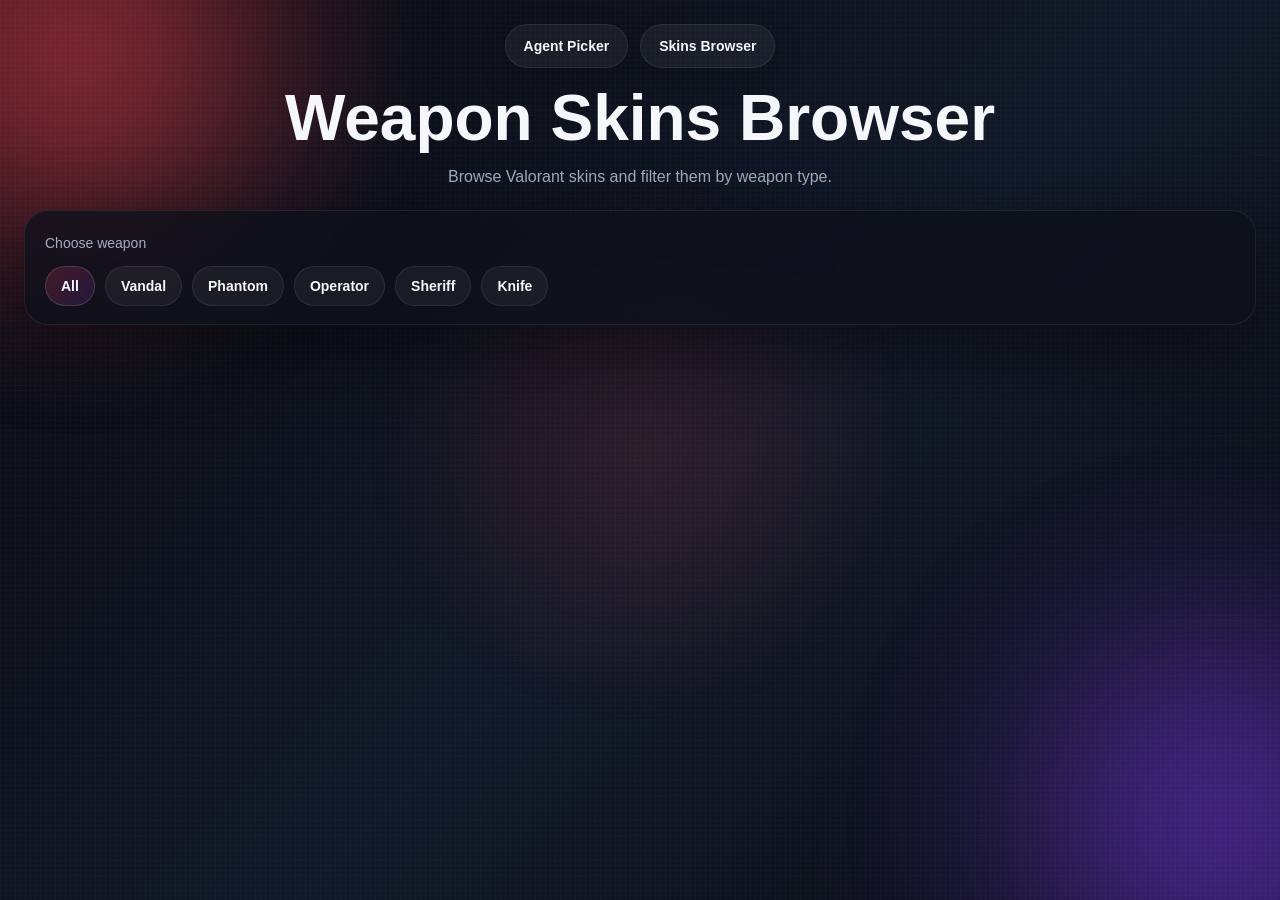
==== skins.html @ 55d2cbdf "Added skins page" ====
<!doctype html>
<html lang="en" data-theme="dark">
  <head>
    <meta charset="UTF-8" />
    <meta name="viewport" content="width=device-width, initial-scale=1.0" />
    <title>Valorant Skins Browser</title>
    <link rel="stylesheet" href="style.css" />
  </head>
  <body>
    <div class="bg-orb orb-1"></div>
    <div class="bg-orb orb-2"></div>
    <div class="grid-noise"></div>

    <main class="app-shell">
      <header class="hero">
<div class="hero-topline">
  <a href="index.html" class="nav-btn">Agent Picker</a>
  <a href="skins.html" class="nav-btn">Skins Browser</a>
</div>
        </div>

        <h1>Weapon Skins Browser</h1>
        <p class="hero-text">
          Browse Valorant skins and filter them by weapon type.
        </p>
      </header>

      <section class="panel filter-panel">
        <p class="filter-title">Choose weapon</p>

<div class="role-filters">
<button class="filter-button active" data-weapon="all">All</button>
<button class="filter-button" data-weapon="Vandal">Vandal</button>
<button class="filter-button" data-weapon="Phantom">Phantom</button>
<button class="filter-button" data-weapon="Operator">Operator</button>
<button class="filter-button" data-weapon="Sheriff">Sheriff</button>
<button class="filter-button" data-weapon="Melee">Knife</button>
</div>
      </section>

      <section class="skins-grid" id="skinsGrid"></section>
    </main>

    <script src="skins.js"></script>
  </body>
</html>
---- style.css ----
* {
  box-sizing: border-box;
  margin: 0;
  padding: 0;
}

:root {
  --bg-1: #06090f;
  --bg-2: #111827;
  --panel: rgba(12, 17, 27, 0.76);
  --panel-2: rgba(18, 26, 39, 0.82);
  --border: rgba(255, 255, 255, 0.08);
  --text: #f5f7fb;
  --muted: #a3aec4;
  --accent: #ff4655;
  --accent-2: #7c3aed;
  --success: #2dd4bf;
  --warning: #f59e0b;
  --shadow: 0 24px 80px rgba(0, 0, 0, 0.45);
  --card-glow: rgba(255, 70, 85, 0.14);
  --bg-agent: rgba(255, 70, 85, 0.12);
}

html,
body {
  min-height: 100%;
}

body {
  font-family: Arial, Helvetica, sans-serif;
  color: var(--text);
  background:
    radial-gradient(
      circle at top left,
      rgba(255, 70, 85, 0.12),
      transparent 28%
    ),
    radial-gradient(
      circle at bottom right,
      rgba(124, 58, 237, 0.16),
      transparent 30%
    ),
    linear-gradient(135deg, var(--bg-1), var(--bg-2) 55%, #090d14);
  padding: 24px;
  overflow-x: hidden;
  position: relative;
  transition: background 0.5s ease;
}

body::before {
  content: "";
  position: fixed;
  inset: 0;
  background: radial-gradient(
    circle at center,
    var(--bg-agent),
    transparent 35%
  );
  pointer-events: none;
  opacity: 1;
  transition: background 0.45s ease;
}

html[data-theme="neon"] {
  --bg-1: #040711;
  --bg-2: #091125;
  --accent: #00eaff;
  --accent-2: #9b5cff;
  --card-glow: rgba(0, 234, 255, 0.14);
  --bg-agent: rgba(0, 234, 255, 0.1);
}

html[data-theme="valorant-red"] {
  --bg-1: #12070b;
  --bg-2: #201015;
  --accent: #ff4655;
  --accent-2: #ff7a84;
  --card-glow: rgba(255, 70, 85, 0.18);
  --bg-agent: rgba(255, 70, 85, 0.16);
}

.loading-screen {
  position: fixed;
  inset: 0;
  background: rgba(4, 7, 12, 0.94);
  display: flex;
  justify-content: center;
  align-items: center;
  z-index: 1000;
  transition: 0.45s ease;
}

.loading-screen.hidden {
  opacity: 0;
  visibility: hidden;
}

.loading-box {
  text-align: center;
  padding: 28px;
}

.loading-kicker {
  color: var(--accent);
  letter-spacing: 0.16em;
  text-transform: uppercase;
  font-size: 13px;
  margin-bottom: 12px;
}

.loading-box h2 {
  font-size: clamp(28px, 4vw, 42px);
}

.bg-orb {
  position: fixed;
  width: 360px;
  height: 360px;
  border-radius: 50%;
  filter: blur(100px);
  pointer-events: none;
  opacity: 0.45;
  animation: floatGlow 8s ease-in-out infinite;
}

.orb-1 {
  background: var(--accent);
  top: -120px;
  left: -100px;
}

.orb-2 {
  background: var(--accent-2);
  right: -120px;
  bottom: -100px;
  animation-delay: 1.2s;
}

.grid-noise {
  position: fixed;
  inset: 0;
  pointer-events: none;
  opacity: 0.04;
  background-image:
    linear-gradient(rgba(255, 255, 255, 0.55) 1px, transparent 1px),
    linear-gradient(90deg, rgba(255, 255, 255, 0.55) 1px, transparent 1px);
  background-size: 5px 5px;
}

#particles {
  position: fixed;
  inset: 0;
  pointer-events: none;
  overflow: hidden;
  z-index: 2;
}

.particle {
  position: absolute;
  width: 8px;
  height: 8px;
  border-radius: 999px;
  background: white;
  box-shadow: 0 0 12px currentColor;
  animation: particleBurst 0.8s ease forwards;
}

.app-shell {
  position: relative;
  z-index: 3;
  width: min(1320px, 100%);
  margin: 0 auto;
}

.hero {
  text-align: center;
  margin-bottom: 20px;
  animation: fadeUp 0.7s ease;
}

.eyebrow {
  display: inline-flex;
  padding: 8px 14px;
  border-radius: 999px;
  background: rgba(255, 255, 255, 0.06);
  border: 1px solid var(--border);
  color: var(--accent);
  letter-spacing: 0.08em;
  text-transform: uppercase;
  font-size: 13px;
  font-weight: 700;
  margin-bottom: 16px;
}

.hero h1 {
  font-size: clamp(36px, 6vw, 64px);
  line-height: 1.02;
  margin-bottom: 12px;
}

.hero-text {
  max-width: 760px;
  margin: 0 auto;
  color: var(--muted);
  line-height: 1.7;
  font-size: 16px;
}

.panel {
  background: var(--panel);
  border: 1px solid var(--border);
  backdrop-filter: blur(14px);
  box-shadow: var(--shadow);
  border-radius: 24px;
  transition: all 0.35s ease;
}

.top-panel,
.settings-panel,
.filter-panel,
.help-panel {
  padding: 16px;
  margin-bottom: 16px;
}

.top-panel {
  display: flex;
  justify-content: space-between;
  gap: 14px;
  flex-wrap: wrap;
}

.mode-switch,
.toolbar,
.role-filters {
  display: flex;
  gap: 10px;
  flex-wrap: wrap;
}

.role-filters {
  margin-top: 15px;
}

.mode-btn,
.toolbar-btn,
.secondary-btn,
.spin-btn {
  border: 1px solid var(--border);
  background: rgba(255, 255, 255, 0.05);
  color: var(--text);
  cursor: pointer;
  transition: all 0.25s ease;
}

.mode-btn:hover,
.toolbar-btn:hover,
.secondary-btn:hover,
.spin-btn:hover,
.favorite-btn:hover {
  transform: translateY(-2px);
}

.mode-btn {
  border-radius: 14px;
  padding: 12px 15px;
  font-weight: 700;
}

.mode-btn.active {
  background: linear-gradient(
    135deg,
    rgba(255, 255, 255, 0.08),
    var(--card-glow)
  );
  border-color: rgba(255, 255, 255, 0.16);
}

.mode-btn.troll {
  background: linear-gradient(
    135deg,
    rgba(124, 58, 237, 0.18),
    rgba(255, 70, 85, 0.14)
  );
}

.toolbar-btn {
  padding: 12px 15px;
  border-radius: 14px;
  font-weight: 700;
}

.toolbar-btn.small {
  padding: 10px 12px;
  font-size: 13px;
}

.settings-grid {
  display: grid;
  grid-template-columns: repeat(2, minmax(0, 1fr));
  gap: 14px;
}

.setting-group {
  display: flex;
  flex-direction: column;
  gap: 8px;
}

.setting-group label,
.filter-title {
  color: var(--muted);
  font-size: 14px;
}

.select-control {
  background: rgba(255, 255, 255, 0.06);
  color: var(--text);
  border: 1px solid var(--border);
  border-radius: 14px;
  padding: 12px 14px;
  outline: none;
}

.filter-chip {
  position: relative;
  cursor: pointer;
}

.filter-chip input {
  position: absolute;
  opacity: 0;
}

.filter-chip span {
  display: inline-flex;
  align-items: center;
  padding: 11px 15px;
  border-radius: 999px;
  background: rgba(255, 255, 255, 0.05);
  border: 1px solid var(--border);
  transition: all 0.25s ease;
}

.filter-chip.active span {
  background: linear-gradient(
    135deg,
    var(--card-glow),
    rgba(255, 255, 255, 0.07)
  );
  box-shadow: 0 10px 30px var(--card-glow);
}

.filter-panel {
  padding: 24px 20px 18px;
}

.favorites-panel {
  padding-top: 6px;
}

.favorites-list {
  margin-top: 21px;
}

.panel-header,
.favorites-list,
.history-list {
  padding-left: 18px;
  padding-right: 18px;
}

.picker-area {
  margin-bottom: 16px;
}

.picker-grid {
  display: grid;
  gap: 16px;
  margin-bottom: 16px;
}

.picker-grid.solo-mode {
  grid-template-columns: 1fr;
}

.picker-grid.duo-mode {
  grid-template-columns: repeat(2, minmax(0, 1fr));
}

.picker-grid.team-mode,
.picker-grid.balanced-mode,
.picker-grid.troll-mode {
  grid-template-columns: repeat(2, minmax(0, 1fr));
}

.picker-grid.team-mode .agent-card:first-child,
.picker-grid.balanced-mode .agent-card:first-child,
.picker-grid.troll-mode .agent-card:first-child {
  grid-column: span 2;
}

.agent-card {
  position: relative;
  overflow: hidden;
  min-height: 520px;
  border-radius: 28px;
  background:
    linear-gradient(
      180deg,
      rgba(255, 255, 255, 0.05),
      rgba(255, 255, 255, 0.015)
    ),
    linear-gradient(160deg, var(--card-glow), rgba(124, 58, 237, 0.08));
  border: 1px solid var(--border);
  box-shadow: var(--shadow);
  transition:
    transform 0.35s ease,
    box-shadow 0.35s ease,
    border-color 0.35s ease;
  transform-style: preserve-3d;
}

.agent-card:hover {
  box-shadow:
    var(--shadow),
    0 0 40px var(--card-glow);
}

.agent-card.hidden {
  display: none;
}

.favorite-btn {
  position: absolute;
  top: 14px;
  right: 14px;
  z-index: 5;
  width: 42px;
  height: 42px;
  border-radius: 999px;
  border: 1px solid var(--border);
  background: rgba(7, 10, 16, 0.55);
  color: #fff;
  font-size: 20px;
  cursor: pointer;
  transition: all 0.25s ease;
}

.favorite-btn.active {
  color: #ffd34d;
  box-shadow: 0 0 18px rgba(255, 211, 77, 0.22);
}

.card-overlay {
  position: absolute;
  inset: 0;
  background:
    linear-gradient(
      180deg,
      rgba(6, 9, 15, 0.03) 0%,
      rgba(6, 9, 15, 0.2) 42%,
      rgba(6, 9, 15, 0.9) 100%
    ),
    radial-gradient(circle at top, rgba(255, 255, 255, 0.05), transparent 45%);
  z-index: 1;
}

.agent-image-wrap {
  position: absolute;
  inset: 0;
}

.agent-image {
  width: 100%;
  height: 100%;
  object-fit: cover;
  object-position: center top;
  opacity: 0.93;
  transform: scale(1.03);
  transition: transform 0.18s ease;
}

.agent-info {
  position: relative;
  z-index: 2;
  margin-top: auto;
  padding: 28px;
  background: linear-gradient(180deg, transparent, rgba(6, 9, 15, 0.9) 28%);
}

.player-label {
  color: #9ed9ff;
  font-size: 13px;
  letter-spacing: 0.12em;
  text-transform: uppercase;
  margin-bottom: 8px;
}

.agent-role {
  color: #ffd0d5;
  font-size: 14px;
  letter-spacing: 0.16em;
  text-transform: uppercase;
  margin-bottom: 10px;
}

.agent-name {
  font-size: clamp(36px, 5vw, 58px);
  line-height: 1;
  font-weight: 800;
  margin-bottom: 10px;
  text-shadow: 0 0 20px var(--card-glow);
}

.agent-desc {
  color: var(--muted);
  line-height: 1.65;
  font-size: 15px;
  margin-bottom: 14px;
}

.badges-row {
  display: flex;
  gap: 8px;
  flex-wrap: wrap;
  margin-bottom: 14px;
}

.meta-badge {
  display: inline-flex;
  align-items: center;
  padding: 8px 12px;
  border-radius: 999px;
  font-size: 12px;
  font-weight: 800;
  letter-spacing: 0.08em;
  text-transform: uppercase;
  border: 1px solid var(--border);
  background: rgba(255, 255, 255, 0.07);
}

.meta-badge.difficulty.hard {
  color: #ffb2b9;
}

.meta-badge.difficulty.medium {
  color: #ffd987;
}

.meta-badge.difficulty.easy {
  color: #94f1df;
}

.meta-panel {
  display: grid;
  gap: 8px;
  background: rgba(7, 11, 18, 0.38);
  border: 1px solid rgba(255, 255, 255, 0.06);
  border-radius: 16px;
  padding: 14px;
}

.meta-line {
  color: #dce4f4;
  line-height: 1.55;
  font-size: 14px;
}

.meta-line strong {
  color: white;
}

.announcement-panel {
  text-align: center;
  padding: 18px;
  margin-bottom: 16px;
  background: var(--panel);
  border: 1px solid var(--border);
  border-radius: 24px;
  box-shadow: var(--shadow);
}

.announcement-kicker {
  color: var(--accent);
  text-transform: uppercase;
  letter-spacing: 0.14em;
  font-size: 12px;
  margin-bottom: 8px;
}

#announcerText {
  font-size: clamp(24px, 4vw, 36px);
  margin-bottom: 8px;
}

.status-text {
  color: var(--muted);
}

.action-bar {
  display: flex;
  justify-content: center;
  gap: 12px;
  flex-wrap: wrap;
}

.spin-btn {
  min-width: 220px;
  padding: 16px 28px;
  border-radius: 18px;
  font-size: 17px;
  font-weight: 800;
  background: linear-gradient(135deg, var(--accent), var(--accent-2));
  box-shadow:
    0 14px 36px var(--card-glow),
    inset 0 1px 0 rgba(255, 255, 255, 0.18);
}

.spin-btn:disabled {
  opacity: 0.7;
  cursor: not-allowed;
}

.secondary-btn {
  padding: 16px 20px;
  border-radius: 18px;
  font-weight: 700;
}

.bottom-grid {
  display: grid;
  grid-template-columns: repeat(2, minmax(0, 1fr));
  gap: 16px;
  padding: 18px;
  margin-bottom: 16px;
}

.panel-header {
  display: flex;
  justify-content: space-between;
  gap: 12px;
  align-items: center;
  margin-bottom: 14px;
}

.history-list,
.favorites-list {
  display: grid;
  gap: 10px;
}

.history-item,
.favorite-item,
.history-empty {
  border: 1px solid var(--border);
  background: rgba(255, 255, 255, 0.04);
  border-radius: 16px;
  padding: 14px 16px;
}

.history-item {
  display: flex;
  justify-content: space-between;
  gap: 10px;
  flex-wrap: wrap;
}

.history-main {
  display: flex;
  flex-wrap: wrap;
  gap: 8px;
}

.history-tag,
.favorite-tag {
  display: inline-flex;
  align-items: center;
  padding: 7px 10px;
  border-radius: 999px;
  background: rgba(255, 255, 255, 0.06);
  font-size: 12px;
  font-weight: 700;
}

.history-time {
  color: var(--muted);
  font-size: 13px;
}

.shortcut-grid {
  display: grid;
  grid-template-columns: repeat(4, minmax(0, 1fr));
  gap: 10px;
  color: var(--muted);
}

.agent-card.reveal {
  animation: revealCard 0.45s ease;
}

.agent-card.shine::after {
  content: "";
  position: absolute;
  top: -120%;
  left: -40%;
  width: 60%;
  height: 300%;
  background: linear-gradient(
    90deg,
    transparent,
    rgba(255, 255, 255, 0.13),
    transparent
  );
  transform: rotate(20deg);
  animation: sweep 0.9s ease;
  z-index: 3;
}

.agent-card.spinning .agent-name,
.agent-card.spinning .agent-role,
.agent-card.spinning .agent-desc,
.agent-card.spinning .meta-panel,
.agent-card.spinning .badges-row {
  animation: flicker 0.14s linear infinite;
}

.agent-card.spinning .agent-image {
  animation: imagePulse 0.28s linear infinite;
}

.select-control {
  background: rgba(17, 24, 39, 0.9);
  color: #f5f7fb;
  border: 1px solid rgba(255, 255, 255, 0.08);
  border-radius: 14px;
  padding: 12px 14px;
  outline: none;
  appearance: none;
  -webkit-appearance: none;
  -moz-appearance: none;
}

.select-control option {
  background-color: #0f172a;
  color: #f5f7fb;
}

.select-control option:hover,
.select-control option:focus,
.select-control option:checked {
  background-color: #1d4ed8;
  color: #ffffff;
}

.hero-topline {
  display: flex;
  justify-content: center;
  align-items: center;
  gap: 12px;
  flex-wrap: wrap;
  margin-bottom: 18px;
}

.hero-actions {
  display: flex;
  justify-content: center;
  margin-top: 14px;
}

.nav-btn {
  display: inline-flex;
  align-items: center;
  justify-content: center;
  min-height: 44px;
  padding: 12px 18px;
  border-radius: 999px;
  text-decoration: none;
  color: #f5f7fb;
  font-weight: 700;
  font-size: 14px;
  border: 1px solid rgba(255, 255, 255, 0.08);
  background: rgba(255, 255, 255, 0.05);
  transition: 0.25s ease;
  box-shadow: 0 10px 30px rgba(0, 0, 0, 0.18);
}

.nav-btn:hover {
  transform: translateY(-2px);
  background: rgba(255, 255, 255, 0.08);
  border-color: rgba(255, 255, 255, 0.14);
}

.filter-button {
  border: 1px solid rgba(255, 255, 255, 0.08);
  background: rgba(255, 255, 255, 0.05);
  color: #f5f7fb;
  border-radius: 999px;
  padding: 11px 15px;
  font-size: 14px;
  font-weight: 700;
  cursor: pointer;
  transition: 0.22s ease;
}

.filter-button:hover {
  transform: translateY(-2px);
  background: rgba(255, 255, 255, 0.08);
}

.filter-button.active {
  background: linear-gradient(
    135deg,
    rgba(255, 70, 85, 0.2),
    rgba(124, 58, 237, 0.16)
  );
  border-color: rgba(255, 255, 255, 0.14);
}

.skins-grid {
  display: grid;
  grid-template-columns: repeat(3, minmax(0, 1fr));
  gap: 18px;
  margin-bottom: 24px;
}

.skin-card {
  overflow: hidden;
  border-radius: 24px;
  background: rgba(12, 17, 27, 0.76);
  border: 1px solid rgba(255, 255, 255, 0.08);
  box-shadow: 0 24px 80px rgba(0, 0, 0, 0.35);
  transition: 0.28s ease;
}

.skin-card:hover {
  transform: translateY(-4px);
  box-shadow: 0 28px 90px rgba(0, 0, 0, 0.42);
}

.skin-image-wrap {
  height: 220px;
  background: linear-gradient(
    135deg,
    rgba(255, 255, 255, 0.04),
    rgba(255, 255, 255, 0.02)
  );
  display: flex;
  align-items: center;
  justify-content: center;
  padding: 20px;
}

.skin-image {
  max-width: 100%;
  max-height: 100%;
  object-fit: contain;
}

.skin-info {
  padding: 18px;
  display: grid;
  gap: 8px;
}

.skin-weapon {
  font-size: 12px;
  text-transform: uppercase;
  letter-spacing: 0.12em;
  color: #9ed9ff;
}

.skin-name {
  font-size: 22px;
  font-weight: 800;
  line-height: 1.1;
}

.skin-tier {
  color: #aeb7cb;
  line-height: 1.5;
  font-size: 14px;
}

.empty-state {
  grid-column: 1 / -1;
  padding: 28px;
  text-align: center;
  border-radius: 20px;
  background: rgba(255, 255, 255, 0.04);
  border: 1px solid rgba(255, 255, 255, 0.08);
  color: #aeb7cb;
}

.skin-price {
  font-size: 14px;
  font-weight: 700;
  color: #9ed9ff;
  margin-top: 4px;
}

@keyframes fadeUp {
  from {
    opacity: 0;
    transform: translateY(16px);
  }
  to {
    opacity: 1;
    transform: translateY(0);
  }
}

@keyframes floatGlow {
  0%,
  100% {
    transform: translateY(0px) scale(1);
  }
  50% {
    transform: translateY(14px) scale(1.06);
  }
}

@keyframes revealCard {
  0% {
    transform: scale(0.97);
    opacity: 0.76;
  }
  50% {
    transform: scale(1.02);
    opacity: 1;
  }
  100% {
    transform: scale(1);
  }
}

@keyframes flicker {
  0% {
    opacity: 0.42;
    transform: translateY(0);
  }
  50% {
    opacity: 1;
    transform: translateY(-1px);
  }
  100% {
    opacity: 0.64;
    transform: translateY(1px);
  }
}

@keyframes imagePulse {
  0% {
    transform: scale(1.03);
  }
  50% {
    transform: scale(1.05);
  }
  100% {
    transform: scale(1.03);
  }
}

@keyframes sweep {
  from {
    transform: translateX(-220%) rotate(20deg);
  }
  to {
    transform: translateX(420%) rotate(20deg);
  }
}

@keyframes particleBurst {
  0% {
    opacity: 1;
    transform: translate(0, 0) scale(1);
  }
  100% {
    opacity: 0;
    transform: translate(var(--x), var(--y)) scale(0.3);
  }
}

@media (max-width: 1100px) {
  .bottom-grid {
    grid-template-columns: 1fr;
  }

  .shortcut-grid {
    grid-template-columns: repeat(2, minmax(0, 1fr));
  }
}

@media (max-width: 920px) {
  .picker-grid.duo-mode,
  .picker-grid.team-mode,
  .picker-grid.balanced-mode,
  .picker-grid.troll-mode {
    grid-template-columns: 1fr;
  }

  .picker-grid.team-mode .agent-card:first-child,
  .picker-grid.balanced-mode .agent-card:first-child,
  .picker-grid.troll-mode .agent-card:first-child {
    grid-column: span 1;
  }
}

@media (max-width: 700px) {
  body {
    padding: 16px;
  }

  .settings-grid {
    grid-template-columns: 1fr;
  }

  .shortcut-grid {
    grid-template-columns: 1fr;
  }

  .agent-card {
    min-height: 470px;
  }

  .agent-info {
    padding: 22px;
  }

  .action-bar {
    flex-direction: column;
  }

  .spin-btn,
  .secondary-btn {
    width: 100%;
  }
}

@media (max-width: 1000px) {
  .skins-grid {
    grid-template-columns: repeat(2, minmax(0, 1fr));
  }
}

@media (max-width: 640px) {
  .skins-grid {
    grid-template-columns: 1fr;
  }
}
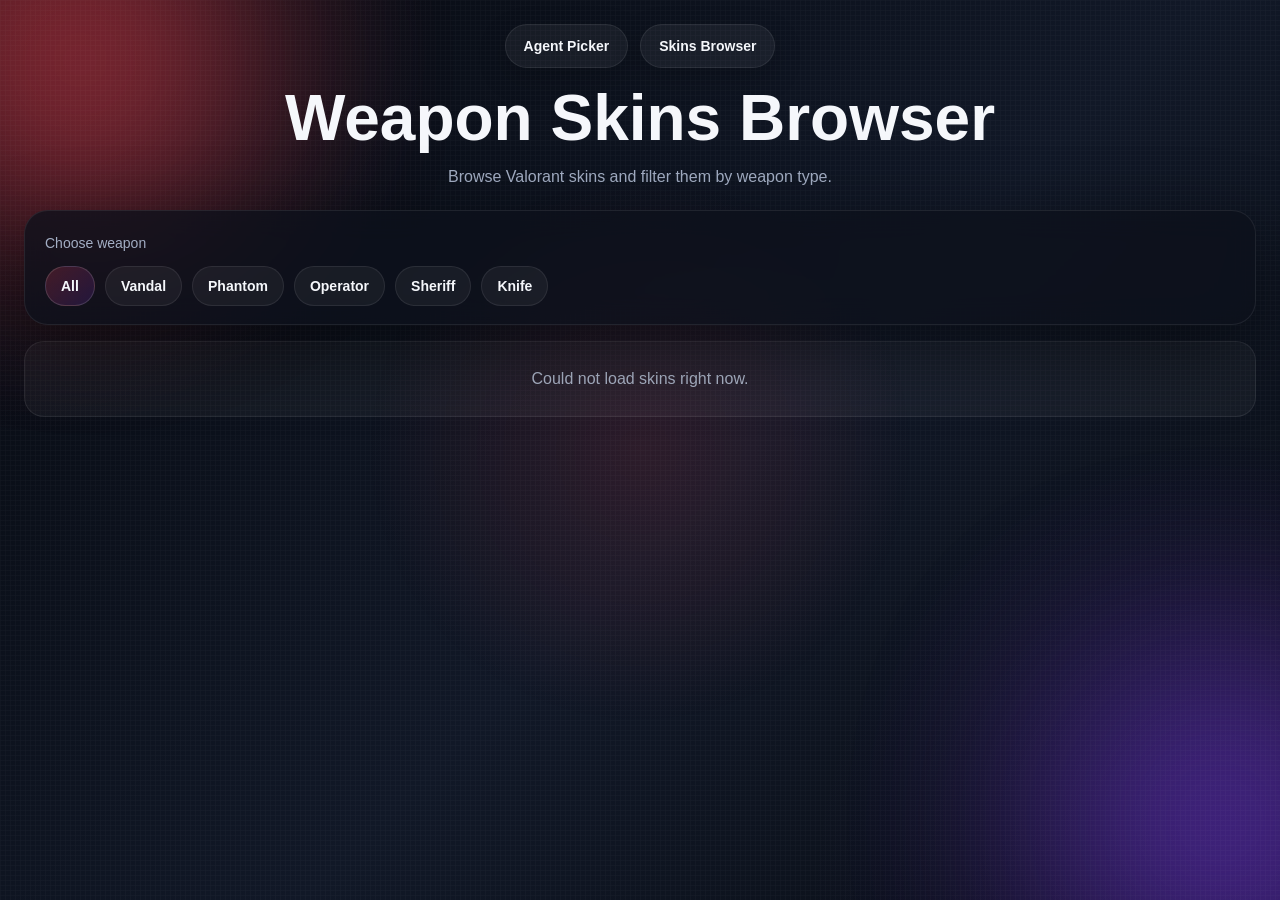
==== commit 577584ff: "Changed interface" ====
--- a/skins.html
+++ b/skins.html
@@ -34,7 +34,7 @@
 <button class="filter-button" data-weapon="Phantom">Phantom</button>
 <button class="filter-button" data-weapon="Operator">Operator</button>
 <button class="filter-button" data-weapon="Sheriff">Sheriff</button>
-<button class="filter-button" data-weapon="Melee">Knife</button>
+<button class="filter-button" data-weapon="Knife">Knife</button>
 </div>
       </section>
 
--- a/style.css
+++ b/style.css
@@ -899,6 +899,53 @@
   margin-top: 4px;
 }
 
+.skin-meta-row {
+  display: flex;
+  align-items: center;
+  justify-content: space-between;
+  gap: 10px;
+  flex-wrap: wrap;
+  margin-top: 6px;
+}
+
+.skin-tier-badge {
+  display: inline-flex;
+  align-items: center;
+  padding: 8px 12px;
+  border-radius: 999px;
+  font-size: 12px;
+  font-weight: 800;
+  letter-spacing: 0.06em;
+  border: 1px solid rgba(255, 255, 255, 0.08);
+  background: rgba(255, 255, 255, 0.05);
+}
+
+.skin-tier-badge.select {
+  color: #7ec8ff;
+}
+
+.skin-tier-badge.deluxe {
+  color: #7bffb2;
+}
+
+.skin-tier-badge.premium {
+  color: #f08cff;
+}
+
+.skin-tier-badge.exclusive {
+  color: #ffbf75;
+}
+
+.skin-tier-badge.ultra {
+  color: #ffe07a;
+}
+
+.skin-price {
+  font-size: 14px;
+  font-weight: 800;
+  color: #9ed9ff;
+}
+
 @keyframes fadeUp {
   from {
     opacity: 0;
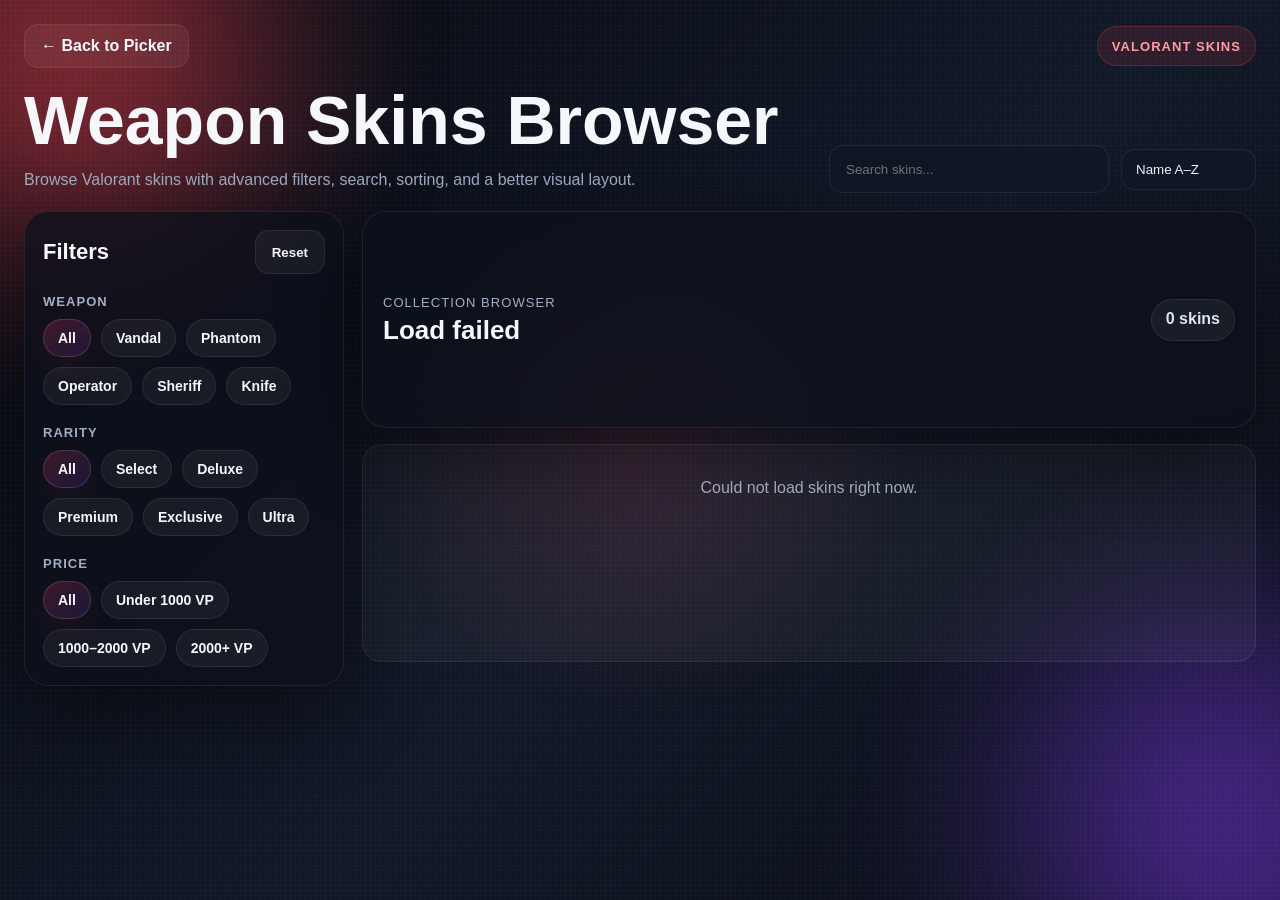
==== commit 57535613: "Added filters and changed design" ====
--- a/skins.html
+++ b/skins.html
@@ -6,40 +6,230 @@
     <title>Valorant Skins Browser</title>
     <link rel="stylesheet" href="style.css" />
   </head>
-  <body>
+  <body class="skins-page">
     <div class="bg-orb orb-1"></div>
     <div class="bg-orb orb-2"></div>
     <div class="grid-noise"></div>
 
-    <main class="app-shell">
-      <header class="hero">
-<div class="hero-topline">
-  <a href="index.html" class="nav-btn">Agent Picker</a>
-  <a href="skins.html" class="nav-btn">Skins Browser</a>
-</div>
-        </div>
-
-        <h1>Weapon Skins Browser</h1>
-        <p class="hero-text">
-          Browse Valorant skins and filter them by weapon type.
-        </p>
+    <main class="skins-shell">
+      <header class="skins-hero">
+        <div class="skins-hero-top">
+          <a href="index.html" class="back-btn">← Back to Picker</a>
+          <span class="skins-badge">VALORANT SKINS</span>
+        </div>
+
+        <div class="skins-hero-content">
+          <div>
+            <h1>Weapon Skins Browser</h1>
+            <p>
+              Browse Valorant skins with advanced filters, search, sorting, and
+              a better visual layout.
+            </p>
+          </div>
+
+          <div class="skins-toolbar">
+            <div class="search-wrap">
+              <input
+                type="text"
+                id="skinSearch"
+                class="search-input"
+                placeholder="Search skins..."
+              />
+            </div>
+
+            <select id="sortSelect" class="select-control">
+              <option value="name-asc">Name A–Z</option>
+              <option value="name-desc">Name Z–A</option>
+              <option value="price-asc">Price Low to High</option>
+              <option value="price-desc">Price High to Low</option>
+              <option value="tier">Rarity</option>
+            </select>
+          </div>
+        </div>
       </header>
 
-      <section class="panel filter-panel">
-        <p class="filter-title">Choose weapon</p>
-
-<div class="role-filters">
-<button class="filter-button active" data-weapon="all">All</button>
-<button class="filter-button" data-weapon="Vandal">Vandal</button>
-<button class="filter-button" data-weapon="Phantom">Phantom</button>
-<button class="filter-button" data-weapon="Operator">Operator</button>
-<button class="filter-button" data-weapon="Sheriff">Sheriff</button>
-<button class="filter-button" data-weapon="Knife">Knife</button>
-</div>
+      <section class="skins-layout">
+        <aside class="skins-sidebar panel">
+          <div class="sidebar-section">
+            <div class="sidebar-title-row">
+              <h3>Filters</h3>
+              <button id="resetFiltersBtn" class="ghost-btn">Reset</button>
+            </div>
+          </div>
+
+          <div class="sidebar-section">
+            <p class="sidebar-label">Weapon</p>
+            <div class="sidebar-chips" id="weaponFilters">
+              <button
+                class="sidebar-chip active"
+                data-filter-type="weapon"
+                data-value="all"
+              >
+                All
+              </button>
+              <button
+                class="sidebar-chip"
+                data-filter-type="weapon"
+                data-value="Vandal"
+              >
+                Vandal
+              </button>
+              <button
+                class="sidebar-chip"
+                data-filter-type="weapon"
+                data-value="Phantom"
+              >
+                Phantom
+              </button>
+              <button
+                class="sidebar-chip"
+                data-filter-type="weapon"
+                data-value="Operator"
+              >
+                Operator
+              </button>
+              <button
+                class="sidebar-chip"
+                data-filter-type="weapon"
+                data-value="Sheriff"
+              >
+                Sheriff
+              </button>
+              <button
+                class="sidebar-chip"
+                data-filter-type="weapon"
+                data-value="Knife"
+              >
+                Knife
+              </button>
+            </div>
+          </div>
+
+          <div class="sidebar-section">
+            <p class="sidebar-label">Rarity</p>
+            <div class="sidebar-chips" id="rarityFilters">
+              <button
+                class="sidebar-chip active"
+                data-filter-type="rarity"
+                data-value="all"
+              >
+                All
+              </button>
+              <button
+                class="sidebar-chip"
+                data-filter-type="rarity"
+                data-value="Select Edition"
+              >
+                Select
+              </button>
+              <button
+                class="sidebar-chip"
+                data-filter-type="rarity"
+                data-value="Deluxe Edition"
+              >
+                Deluxe
+              </button>
+              <button
+                class="sidebar-chip"
+                data-filter-type="rarity"
+                data-value="Premium Edition"
+              >
+                Premium
+              </button>
+              <button
+                class="sidebar-chip"
+                data-filter-type="rarity"
+                data-value="Exclusive Edition"
+              >
+                Exclusive
+              </button>
+              <button
+                class="sidebar-chip"
+                data-filter-type="rarity"
+                data-value="Ultra Edition"
+              >
+                Ultra
+              </button>
+            </div>
+          </div>
+
+          <div class="sidebar-section">
+            <p class="sidebar-label">Price</p>
+            <div class="sidebar-chips" id="priceFilters">
+              <button
+                class="sidebar-chip active"
+                data-filter-type="price"
+                data-value="all"
+              >
+                All
+              </button>
+              <button
+                class="sidebar-chip"
+                data-filter-type="price"
+                data-value="under-1000"
+              >
+                Under 1000 VP
+              </button>
+              <button
+                class="sidebar-chip"
+                data-filter-type="price"
+                data-value="1000-2000"
+              >
+                1000–2000 VP
+              </button>
+              <button
+                class="sidebar-chip"
+                data-filter-type="price"
+                data-value="2000-plus"
+              >
+                2000+ VP
+              </button>
+            </div>
+          </div>
+        </aside>
+
+        <section class="skins-main">
+          <div class="skins-main-top panel">
+            <div class="results-meta">
+              <p class="results-kicker">Collection Browser</p>
+              <h2 id="resultsTitle">Showing skins</h2>
+            </div>
+
+            <div class="results-count" id="resultsCount">0 skins</div>
+          </div>
+
+          <div class="skins-grid" id="skinsGrid">
+            <div class="empty-state">Loading skins...</div>
+          </div>
+        </section>
       </section>
-
-      <section class="skins-grid" id="skinsGrid"></section>
     </main>
+
+    <div class="skin-modal hidden" id="skinModal">
+      <div class="skin-modal-overlay" id="skinModalOverlay"></div>
+
+      <div class="skin-modal-card">
+        <button class="skin-modal-close" id="skinModalClose">✕</button>
+
+        <div class="skin-modal-image-wrap">
+          <img
+            id="modalSkinImage"
+            class="skin-modal-image"
+            alt="Skin preview"
+          />
+        </div>
+
+        <div class="skin-modal-info">
+          <p class="modal-weapon" id="modalSkinWeapon">Weapon</p>
+          <h2 id="modalSkinName">Skin Name</h2>
+
+          <div class="modal-meta-row">
+            <span class="skin-tier-badge" id="modalSkinTier">Tier</span>
+            <span class="skin-price" id="modalSkinPrice">0 VP</span>
+          </div>
+        </div>
+      </div>
+    </div>
 
     <script src="skins.js"></script>
   </body>
--- a/style.css
+++ b/style.css
@@ -946,6 +946,491 @@
   color: #9ed9ff;
 }
 
+.skins-page.modal-open {
+  overflow: hidden;
+}
+
+.skins-shell {
+  width: min(1400px, 100%);
+  margin: 0 auto;
+  position: relative;
+  z-index: 3;
+}
+
+.skins-hero {
+  margin-bottom: 18px;
+}
+
+.skins-hero-top {
+  display: flex;
+  align-items: center;
+  justify-content: space-between;
+  gap: 14px;
+  flex-wrap: wrap;
+  margin-bottom: 18px;
+}
+
+.back-btn,
+.ghost-btn {
+  display: inline-flex;
+  align-items: center;
+  justify-content: center;
+  min-height: 44px;
+  padding: 12px 16px;
+  border-radius: 14px;
+  border: 1px solid rgba(255, 255, 255, 0.08);
+  background: rgba(255, 255, 255, 0.05);
+  color: #f5f7fb;
+  text-decoration: none;
+  font-weight: 700;
+  cursor: pointer;
+  transition: 0.25s ease;
+}
+
+.back-btn:hover,
+.ghost-btn:hover {
+  transform: translateY(-2px);
+  background: rgba(255, 255, 255, 0.08);
+}
+
+.skins-badge {
+  display: inline-flex;
+  align-items: center;
+  min-height: 40px;
+  padding: 8px 14px;
+  border-radius: 999px;
+  background: rgba(255, 70, 85, 0.12);
+  border: 1px solid rgba(255, 70, 85, 0.24);
+  color: #ff9ca4;
+  font-size: 13px;
+  font-weight: 800;
+  letter-spacing: 0.08em;
+  text-transform: uppercase;
+}
+
+.skins-hero-content {
+  display: flex;
+  justify-content: space-between;
+  gap: 18px;
+  align-items: end;
+  flex-wrap: wrap;
+}
+
+.skins-hero-content h1 {
+  font-size: clamp(38px, 6vw, 68px);
+  line-height: 1;
+  margin-bottom: 12px;
+}
+
+.skins-hero-content p {
+  max-width: 760px;
+  color: var(--muted);
+  line-height: 1.7;
+  font-size: 16px;
+}
+
+.skins-toolbar {
+  display: flex;
+  gap: 12px;
+  align-items: center;
+  flex-wrap: wrap;
+}
+
+.search-wrap {
+  min-width: 280px;
+}
+
+.search-input {
+  width: 100%;
+  min-height: 48px;
+  padding: 12px 16px;
+  border-radius: 14px;
+  border: 1px solid rgba(255, 255, 255, 0.08);
+  background: rgba(17, 24, 39, 0.82);
+  color: #f5f7fb;
+  outline: none;
+  transition: 0.25s ease;
+}
+
+.search-input:focus {
+  border-color: rgba(255, 255, 255, 0.16);
+  box-shadow: 0 0 0 4px rgba(255, 255, 255, 0.04);
+}
+
+.skins-layout {
+  display: grid;
+  grid-template-columns: 320px 1fr;
+  gap: 18px;
+}
+
+.skins-sidebar {
+  padding: 18px;
+  height: fit-content;
+  position: sticky;
+  top: 18px;
+}
+
+.sidebar-section + .sidebar-section {
+  margin-top: 20px;
+}
+
+.sidebar-title-row {
+  display: flex;
+  justify-content: space-between;
+  gap: 10px;
+  align-items: center;
+}
+
+.sidebar-title-row h3 {
+  font-size: 22px;
+}
+
+.sidebar-label {
+  font-size: 13px;
+  font-weight: 800;
+  letter-spacing: 0.08em;
+  text-transform: uppercase;
+  color: var(--muted);
+  margin-bottom: 10px;
+}
+
+.sidebar-chips {
+  display: flex;
+  gap: 10px;
+  flex-wrap: wrap;
+}
+
+.sidebar-chip {
+  border: 1px solid rgba(255, 255, 255, 0.08);
+  background: rgba(255, 255, 255, 0.05);
+  color: #f5f7fb;
+  border-radius: 999px;
+  padding: 10px 14px;
+  font-size: 14px;
+  font-weight: 700;
+  cursor: pointer;
+  transition: 0.22s ease;
+}
+
+.sidebar-chip:hover {
+  transform: translateY(-2px);
+  background: rgba(255, 255, 255, 0.08);
+}
+
+.sidebar-chip.active {
+  background: linear-gradient(
+    135deg,
+    rgba(255, 70, 85, 0.2),
+    rgba(124, 58, 237, 0.16)
+  );
+  border-color: rgba(255, 255, 255, 0.14);
+  box-shadow: 0 10px 30px rgba(255, 70, 85, 0.08);
+}
+
+.skins-main {
+  display: grid;
+  gap: 16px;
+}
+
+.skins-main-top {
+  padding: 18px 20px;
+  display: flex;
+  justify-content: space-between;
+  gap: 16px;
+  align-items: center;
+  flex-wrap: wrap;
+}
+
+.results-kicker {
+  color: var(--muted);
+  font-size: 13px;
+  text-transform: uppercase;
+  letter-spacing: 0.08em;
+  margin-bottom: 6px;
+}
+
+.results-meta h2 {
+  font-size: 26px;
+  line-height: 1.1;
+}
+
+.results-count {
+  min-height: 42px;
+  padding: 10px 14px;
+  border-radius: 999px;
+  background: rgba(255, 255, 255, 0.05);
+  border: 1px solid rgba(255, 255, 255, 0.08);
+  font-weight: 800;
+  color: #dce4f4;
+}
+
+.skins-grid {
+  display: grid;
+  grid-template-columns: repeat(3, minmax(0, 1fr));
+  gap: 18px;
+}
+
+.skin-card {
+  overflow: hidden;
+  border-radius: 24px;
+  background: rgba(12, 17, 27, 0.76);
+  border: 1px solid rgba(255, 255, 255, 0.08);
+  box-shadow: 0 24px 80px rgba(0, 0, 0, 0.35);
+  transition: 0.3s ease;
+  cursor: pointer;
+}
+
+.skin-card:hover {
+  transform: translateY(-6px);
+  box-shadow:
+    0 30px 90px rgba(0, 0, 0, 0.42),
+    0 0 30px rgba(255, 70, 85, 0.08);
+}
+
+.skin-image-wrap {
+  height: 240px;
+  padding: 22px;
+  display: flex;
+  align-items: center;
+  justify-content: center;
+  background:
+    linear-gradient(
+      135deg,
+      rgba(255, 255, 255, 0.04),
+      rgba(255, 255, 255, 0.02)
+    ),
+    radial-gradient(circle at top, rgba(255, 255, 255, 0.04), transparent 50%);
+  overflow: hidden;
+}
+
+.skin-image {
+  max-width: 100%;
+  max-height: 100%;
+  object-fit: contain;
+  transition: transform 0.35s ease;
+}
+
+.skin-card:hover .skin-image {
+  transform: scale(1.06);
+}
+
+.skin-info {
+  padding: 18px;
+  display: grid;
+  gap: 10px;
+}
+
+.skin-weapon {
+  font-size: 12px;
+  text-transform: uppercase;
+  letter-spacing: 0.12em;
+  color: #9ed9ff;
+}
+
+.skin-name {
+  font-size: 22px;
+  line-height: 1.1;
+  font-weight: 800;
+}
+
+.skin-meta-row {
+  display: flex;
+  align-items: center;
+  justify-content: space-between;
+  gap: 10px;
+  flex-wrap: wrap;
+}
+
+.skin-tier-badge {
+  display: inline-flex;
+  align-items: center;
+  padding: 8px 12px;
+  border-radius: 999px;
+  font-size: 12px;
+  font-weight: 800;
+  letter-spacing: 0.06em;
+  border: 1px solid rgba(255, 255, 255, 0.08);
+  background: rgba(255, 255, 255, 0.05);
+}
+
+.skin-tier-badge.select {
+  color: #7ec8ff;
+}
+
+.skin-tier-badge.deluxe {
+  color: #7bffb2;
+}
+
+.skin-tier-badge.premium {
+  color: #f08cff;
+}
+
+.skin-tier-badge.exclusive {
+  color: #ffbf75;
+}
+
+.skin-tier-badge.ultra {
+  color: #ffe07a;
+}
+
+.skin-price {
+  font-size: 14px;
+  font-weight: 800;
+  color: #9ed9ff;
+}
+
+.empty-state {
+  grid-column: 1 / -1;
+  padding: 34px;
+  text-align: center;
+  border-radius: 20px;
+  background: rgba(255, 255, 255, 0.04);
+  border: 1px solid rgba(255, 255, 255, 0.08);
+  color: #aeb7cb;
+}
+
+.skin-modal {
+  position: fixed;
+  inset: 0;
+  z-index: 1000;
+}
+
+.skin-modal.hidden {
+  display: none;
+}
+
+.skin-modal-overlay {
+  position: absolute;
+  inset: 0;
+  background: rgba(4, 7, 12, 0.72);
+  backdrop-filter: blur(10px);
+}
+
+.skin-modal-card {
+  position: relative;
+  z-index: 1;
+  width: min(760px, calc(100% - 32px));
+  margin: 60px auto;
+  border-radius: 28px;
+  background: rgba(12, 17, 27, 0.92);
+  border: 1px solid rgba(255, 255, 255, 0.08);
+  box-shadow: 0 30px 100px rgba(0, 0, 0, 0.5);
+  overflow: hidden;
+}
+
+.skin-modal-close {
+  position: absolute;
+  top: 14px;
+  right: 14px;
+  z-index: 2;
+  width: 42px;
+  height: 42px;
+  border-radius: 999px;
+  border: 1px solid rgba(255, 255, 255, 0.08);
+  background: rgba(255, 255, 255, 0.05);
+  color: #fff;
+  cursor: pointer;
+  font-size: 16px;
+}
+
+.skin-modal-image-wrap {
+  min-height: 360px;
+  padding: 28px;
+  display: flex;
+  align-items: center;
+  justify-content: center;
+  background:
+    linear-gradient(
+      135deg,
+      rgba(255, 255, 255, 0.04),
+      rgba(255, 255, 255, 0.02)
+    ),
+    radial-gradient(circle at top, rgba(255, 255, 255, 0.05), transparent 45%);
+}
+
+.skin-modal-image {
+  max-width: 100%;
+  max-height: 320px;
+  object-fit: contain;
+}
+
+.skin-modal-info {
+  padding: 24px;
+  display: grid;
+  gap: 12px;
+}
+
+.modal-weapon {
+  font-size: 13px;
+  text-transform: uppercase;
+  letter-spacing: 0.12em;
+  color: #9ed9ff;
+}
+
+.skin-modal-info h2 {
+  font-size: clamp(30px, 5vw, 48px);
+  line-height: 1;
+}
+
+.modal-meta-row {
+  display: flex;
+  gap: 10px;
+  align-items: center;
+  flex-wrap: wrap;
+}
+
+@media (max-width: 1200px) {
+  .skins-grid {
+    grid-template-columns: repeat(2, minmax(0, 1fr));
+  }
+}
+
+@media (max-width: 980px) {
+  .skins-layout {
+    grid-template-columns: 1fr;
+  }
+
+  .skins-sidebar {
+    position: static;
+  }
+}
+
+@media (max-width: 700px) {
+  .skins-hero-content {
+    align-items: stretch;
+  }
+
+  .skins-toolbar {
+    width: 100%;
+  }
+
+  .search-wrap {
+    width: 100%;
+    min-width: 0;
+  }
+
+  .select-control {
+    width: 100%;
+  }
+
+  .skins-grid {
+    grid-template-columns: 1fr;
+  }
+
+  .skins-main-top {
+    padding: 16px;
+  }
+
+  .skin-modal-card {
+    width: calc(100% - 20px);
+    margin: 30px auto;
+  }
+
+  .skin-modal-image-wrap {
+    min-height: 260px;
+  }
+}
+
 @keyframes fadeUp {
   from {
     opacity: 0;
